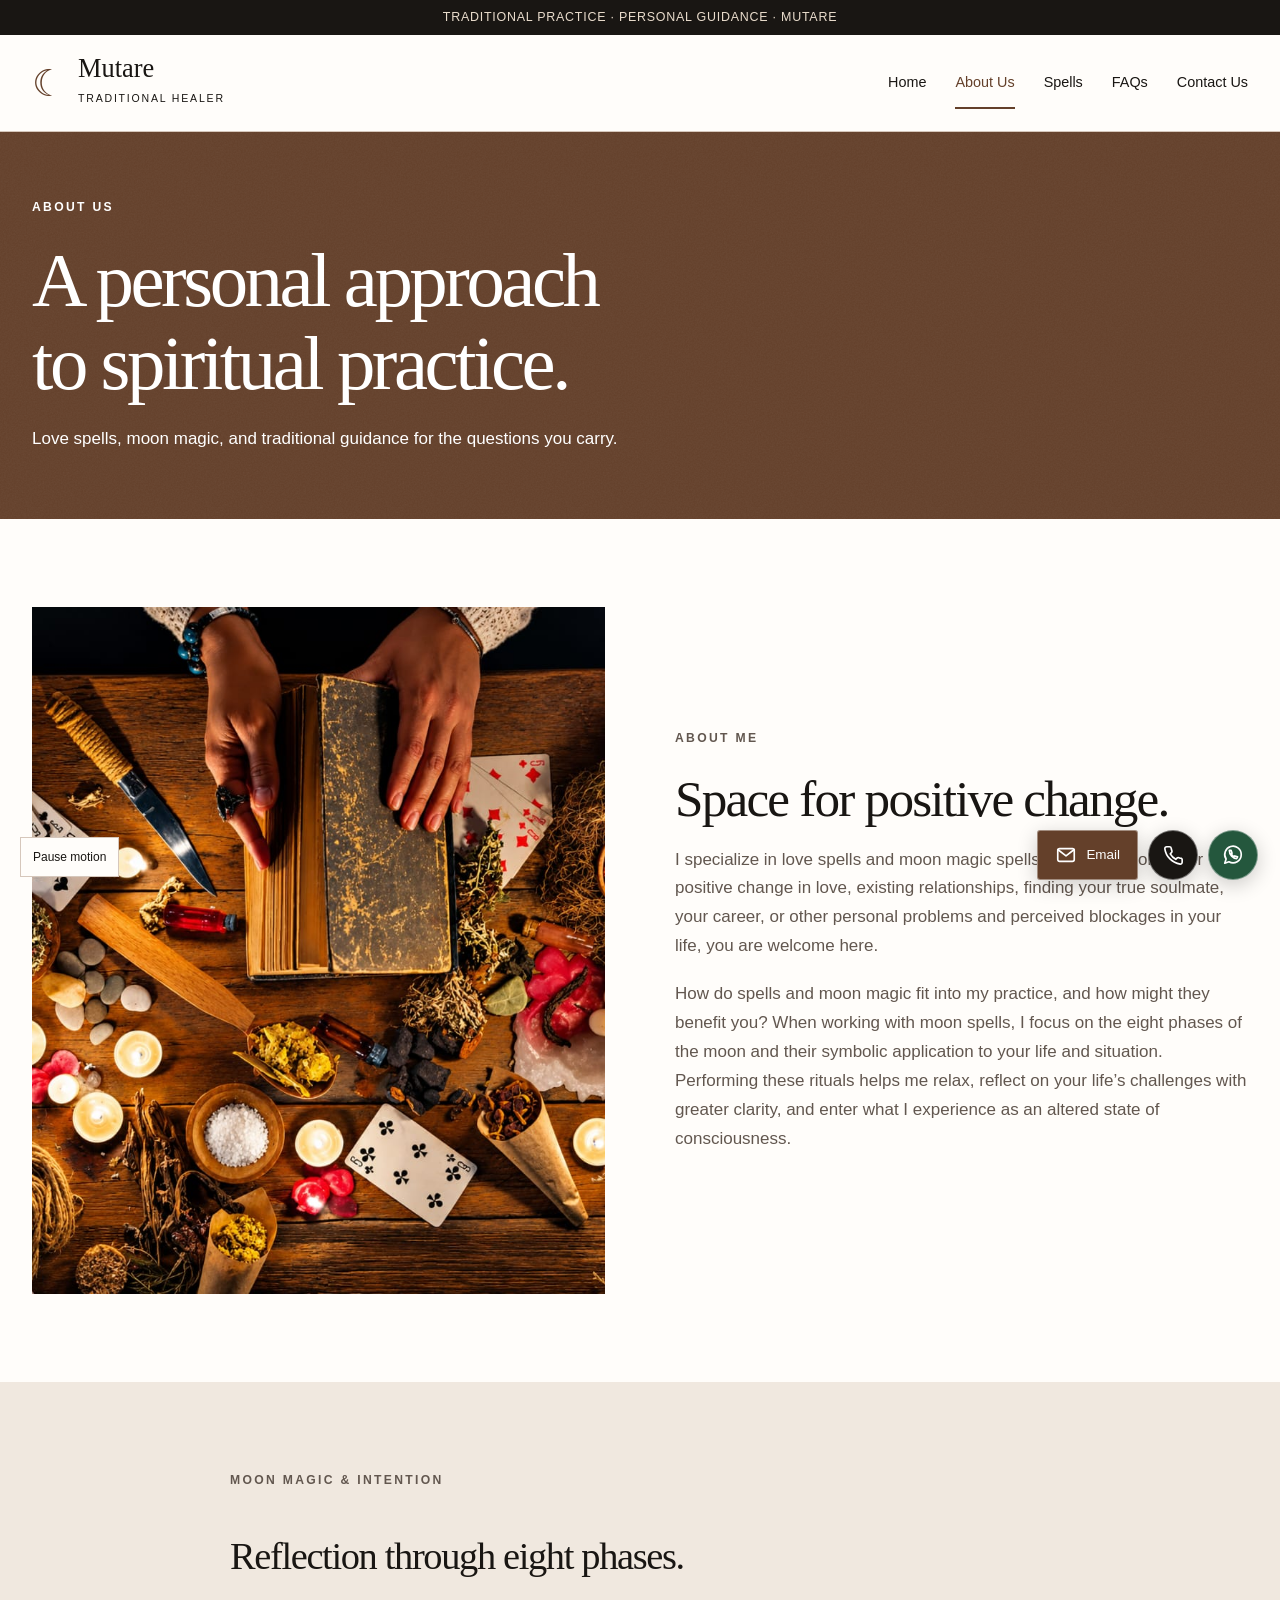
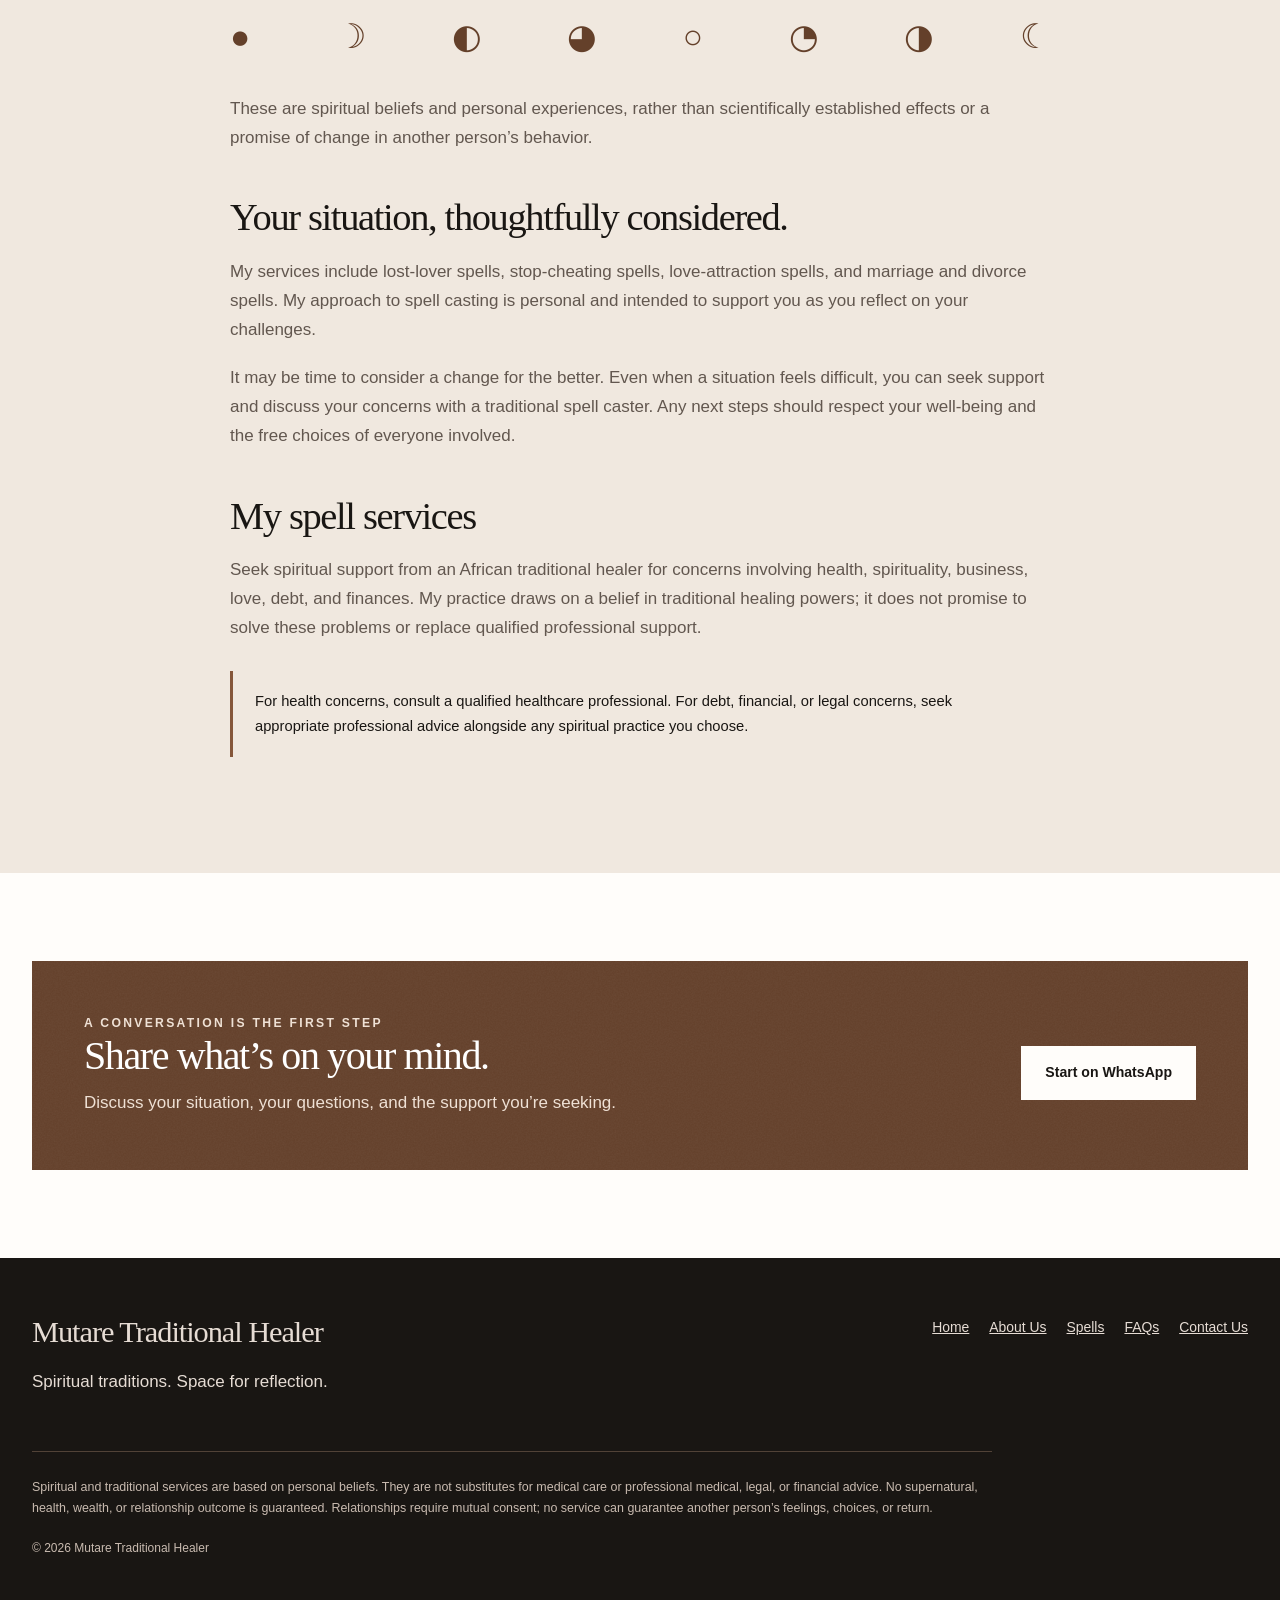
==== about.html @ 8c105fc8 "Add files via upload" ====
<!doctype html><html lang="en"><head><meta charset="utf-8"><meta name="viewport" content="width=device-width, initial-scale=1"><meta name="description" content="Learn about Mutare Traditional Healer and a personal approach to love spells and moon magic."><meta name="theme-color" content="#64402a"><title>About Us | Mutare Traditional Healer</title><link rel="icon" type="image/svg+xml" href="data:image/svg+xml,%3Csvg xmlns='http://www.w3.org/2000/svg' viewBox='0 0 64 64'%3E%3Crect width='64' height='64' rx='10' fill='%2364402a'/%3E%3Cpath d='M43 12a22 22 0 1 0 0 40 23 23 0 0 1 0-40' fill='%23fffdfa'/%3E%3C/svg%3E"><link rel="stylesheet" href="styles.css"><script defer src="script.js"></script><noscript><style>.menu-toggle{display:none}.nav{display:flex;position:static;flex-wrap:wrap}.header-inner{flex-wrap:wrap;padding-block:12px}.motion-toggle{display:none}</style></noscript></head><body><a class="skip" href="#main">Skip to content</a><div class="topline">TRADITIONAL PRACTICE · PERSONAL GUIDANCE · MUTARE</div><header class="site-header"><div class="wrap header-inner"><a class="brand" href="index.html" aria-label="Mutare Traditional Healer home"><span class="brand-mark" aria-hidden="true">☾</span><span><strong>Mutare</strong><small>Traditional Healer</small></span></a><button class="menu-toggle" aria-expanded="false" aria-controls="navigation">Menu</button><nav class="nav" id="navigation" aria-label="Main navigation"><a href="index.html">Home</a><a href="about.html" aria-current="page">About Us</a><a href="spells.html">Spells</a><a href="faqs.html">FAQs</a><a href="contact.html">Contact Us</a></nav></div></header><main id="main"><section class="page-heading texture"><div class="wrap"><p class="eyebrow">About us</p><h1>A personal approach<br>to spiritual practice.</h1><p>Love spells, moon magic, and traditional guidance for the questions you carry.</p></div></section><section class="section"><div class="wrap split"><div data-reveal><img src="assets/love%20spell.jpeg" alt="Ritual imagery representing traditional spiritual practice" loading="lazy" width="1280" height="960"></div><div class="body-copy" data-reveal><p class="eyebrow">About me</p><h2>Space for positive change.</h2><p>I specialize in love spells and moon magic spells. If you are looking for positive change in love, existing relationships, finding your true soulmate, your career, or other personal problems and perceived blockages in your life, you are welcome here.</p><p>How do spells and moon magic fit into my practice, and how might they benefit you? When working with moon spells, I focus on the eight phases of the moon and their symbolic application to your life and situation. Performing these rituals helps me relax, reflect on your life’s challenges with greater clarity, and enter what I experience as an altered state of consciousness.</p></div></div></section><section class="section soft"><div class="wrap prose" data-reveal><p class="eyebrow">Moon magic & intention</p><h2>Reflection through eight phases.</h2><div class="moon-row" aria-label="The eight phases of the moon"><span title="New moon">●</span><span title="Waxing crescent">☽</span><span title="First quarter">◐</span><span title="Waxing gibbous">◕</span><span title="Full moon">○</span><span title="Waning gibbous">◔</span><span title="Last quarter">◑</span><span title="Waning crescent">☾</span></div><p>These are spiritual beliefs and personal experiences, rather than scientifically established effects or a promise of change in another person’s behavior.</p><h2>Your situation, thoughtfully considered.</h2><p>My services include lost-lover spells, stop-cheating spells, love-attraction spells, and marriage and divorce spells. My approach to spell casting is personal and intended to support you as you reflect on your challenges.</p><p>It may be time to consider a change for the better. Even when a situation feels difficult, you can seek support and discuss your concerns with a traditional spell caster. Any next steps should respect your well-being and the free choices of everyone involved.</p><h2>My spell services</h2><p>Seek spiritual support from an African traditional healer for concerns involving health, spirituality, business, love, debt, and finances. My practice draws on a belief in traditional healing powers; it does not promise to solve these problems or replace qualified professional support.</p><div class="note">For health concerns, consult a qualified healthcare professional. For debt, financial, or legal concerns, seek appropriate professional advice alongside any spiritual practice you choose.</div></div></section><section class="section"><div class="wrap callout texture" data-reveal><div><p class="eyebrow">A conversation is the first step</p><h2>Share what’s on your mind.</h2><p>Discuss your situation, your questions, and the support you’re seeking.</p></div><div class="actions"><a class="button light" href="https://wa.me/2639151360">Start on WhatsApp</a></div></div></section></main><footer class="site-footer"><div class="wrap"><div class="footer-top"><div><h2>Mutare Traditional Healer</h2><p>Spiritual traditions. Space for reflection.</p></div><nav class="footer-links" aria-label="Footer navigation"><a href="index.html">Home</a><a href="about.html">About Us</a><a href="spells.html">Spells</a><a href="faqs.html">FAQs</a><a href="contact.html">Contact Us</a></nav></div><p class="disclaimer">Spiritual and traditional services are based on personal beliefs. They are not substitutes for medical care or professional medical, legal, or financial advice. No supernatural, health, wealth, or relationship outcome is guaranteed. Relationships require mutual consent; no service can guarantee another person’s feelings, choices, or return.</p><p class="copyright">© 2026 Mutare Traditional Healer</p></div></footer><button class="motion-toggle" aria-pressed="false">Pause motion</button><div class="contact-dock" role="group" aria-label="Quick contact"><a class="email" href="mailto:mutaredamafalls@gmail.com" aria-label="Email Mutare Traditional Healer"><svg class="icon" viewBox="0 0 24 24" aria-hidden="true"><rect x="3" y="5" width="18" height="14" rx="2"/><path d="m3 6 9 7 9-7"/></svg><span>Email</span></a><a class="phone shake" href="tel:+2639151360" aria-label="Call +263 915 1360"><svg class="icon" viewBox="0 0 24 24" aria-hidden="true"><path d="M22 16.9v3a2 2 0 0 1-2.2 2A19.8 19.8 0 0 1 3.1 5.2 2 2 0 0 1 5.1 3h3a2 2 0 0 1 2 1.7c.1.9.4 1.8.7 2.6a2 2 0 0 1-.5 2.1L9 10.7a16 16 0 0 0 6 6l1.3-1.3a2 2 0 0 1 2.1-.5c.8.3 1.7.6 2.6.7a2 2 0 0 1 1 1.3z"/></svg></a><a class="whatsapp shake" href="https://wa.me/2639151360" aria-label="Chat on WhatsApp"><svg class="icon" viewBox="0 0 24 24" aria-hidden="true"><path d="M21 11.5a9 9 0 0 1-13.4 7.9L3 21l1.5-4.6A9 9 0 1 1 21 11.5z"/><path d="M8 7c0 5 4 9 8 9l1-2-3-1-1 1-3-3 1-1-1-3z"/></svg></a></div></body></html>
---- styles.css ----
@charset "UTF-8";
:root{--ink:#191613;--brown:#64402a;--rust:#85563a;--paper:#fffdfa;--muted:#62574f;--line:#d6c7bb;--gold:#dbaf78}*{box-sizing:border-box}html{scroll-behavior:smooth;scroll-padding-top:110px}body{margin:0;background:var(--paper);color:var(--ink);font:17px/1.7 Arial,sans-serif}a{color:inherit}img{display:block;width:100%;height:auto;object-fit:cover}button{font:inherit}h1,h2,h3,p{margin:0 0 1.2rem}h1,h2,h3{font-family:Georgia,serif;font-weight:400;line-height:1.08}h1{font-size:clamp(3rem,6vw,5.7rem);letter-spacing:-.045em}h2{font-size:clamp(2.2rem,4vw,3.6rem);letter-spacing:-.035em}h3{font-size:1.8rem}.wrap{width:min(1220px,calc(100% - 64px));margin:auto}.eyebrow{text-transform:uppercase;letter-spacing:.19em;font-size:.76rem;font-weight:700;margin-bottom:22px}.topline{background:var(--ink);color:#e9dccc;text-align:center;padding:7px 20px;font-size:.78rem;letter-spacing:.06em}.site-header{position:sticky;top:0;z-index:20;background:rgba(255,253,250,.97);border-bottom:1px solid var(--line)}.header-inner{display:flex;align-items:center;justify-content:space-between;gap:24px;min-height:96px}.brand{text-decoration:none;display:flex;align-items:center;gap:13px}.brand-mark{font-size:37px;color:var(--brown);line-height:1}.brand strong{font-family:Georgia,serif;font-size:1.65rem;font-weight:400;display:block;line-height:1.1}.brand small{font-size:.66rem;letter-spacing:.17em;text-transform:uppercase}.nav{display:flex;gap:29px;align-items:center}.nav a{text-decoration:none;font-size:.9rem;padding:13px 0;border-bottom:2px solid transparent}.nav a:hover,.nav a[aria-current=page]{border-color:var(--brown);color:var(--brown)}.menu-toggle{display:none;background:none;border:1px solid var(--line);padding:8px 14px}.texture{background-color:var(--brown);background-image:url("assets/grain.svg");color:white}.hero{display:grid;grid-template-columns:1fr 1fr;min-height:640px}.hero-copy{padding:75px max(32px,calc((100vw - 1220px)/2)) 70px;padding-right:55px;display:flex;flex-direction:column;justify-content:center}.hero-copy h1 em{font-weight:400;color:#e9bc88}.hero-copy p:not(.eyebrow){color:#f2e6dc;max-width:490px}.hero-media{position:relative;overflow:hidden}.hero-media img{height:100%;position:absolute;inset:0}.image-note{position:absolute;bottom:28px;left:28px;background:#191613dc;color:white;padding:10px 17px;font-size:.77rem;letter-spacing:.06em}.actions{display:flex;flex-wrap:wrap;gap:14px;margin-top:16px}.button{display:inline-flex;align-items:center;justify-content:center;gap:10px;padding:14px 23px;background:var(--brown);border:1px solid var(--brown);color:white;text-decoration:none;font-size:.88rem;font-weight:700;transition:background .2s,transform .2s}.button:hover{background:#3e291c;transform:translateY(-2px)}.button.light{background:var(--paper);border-color:var(--paper);color:var(--ink)}.button.outline{background:transparent;border-color:#b79275;color:white}.button.dark-outline{background:transparent;color:var(--brown)}.intro-band{padding:24px 0;border-bottom:1px solid var(--line)}.intro-band .wrap{display:flex;justify-content:space-between;gap:20px;flex-wrap:wrap}.intro-band span{font-size:.8rem;letter-spacing:.1em;text-transform:uppercase}.section{padding:88px 0}.section-heading{display:flex;justify-content:space-between;align-items:end;gap:40px;margin-bottom:35px}.section-heading h2{max-width:650px;margin-bottom:0}.section-heading p{max-width:345px;color:var(--muted);margin:0}.cards{display:grid;grid-template-columns:repeat(3,1fr);gap:28px}.card{border-bottom:1px solid var(--line);padding-bottom:24px}.card-image{overflow:hidden;display:block;margin-bottom:24px}.card img{aspect-ratio:4/3;transition:transform .6s}.card:hover img{transform:scale(1.035)}.card p{color:var(--muted);font-size:.94rem}.card .number{font-size:.75rem;letter-spacing:.12em;color:var(--brown);margin-bottom:10px}.text-link{font-weight:700;font-size:.86rem;text-underline-offset:6px}.split{display:grid;grid-template-columns:1fr 1fr;align-items:center;gap:70px}.split img{aspect-ratio:5/6}.soft{background:#f0e8df}.body-copy p{color:var(--muted)}.callout{padding:52px;display:flex;justify-content:space-between;gap:35px;align-items:center}.callout h2{font-size:2.5rem;margin-bottom:12px}.callout p{margin:0;color:#efe1d5}.page-heading{padding:65px 0}.page-heading h1{font-size:clamp(3rem,6vw,4.9rem);max-width:850px}.page-heading p:last-child{max-width:720px;margin-bottom:0}.breadcrumb{font-size:.8rem;margin-bottom:25px}.prose{max-width:820px}.prose h2{font-size:2.4rem;margin-top:45px}.prose p{color:var(--muted)}.prose ul{padding-left:22px}.note{border-left:3px solid var(--rust);padding:18px 22px;background:#f0e8df;font-size:.92rem;margin:28px 0}.moon-row{display:flex;justify-content:space-between;gap:12px;margin:30px 0;font-size:2.1rem;color:var(--brown);flex-wrap:wrap}.service-grid{display:grid;grid-template-columns:repeat(2,1fr);gap:32px}.service-grid .card img{aspect-ratio:16/10}.service-grid ul{padding-left:22px;color:var(--muted)}.faq-layout{display:grid;grid-template-columns:1fr 2fr;gap:75px}.faq-layout aside p{color:var(--muted)}details{border-bottom:1px solid var(--line);padding:22px 0}summary{cursor:pointer;font-family:Georgia,serif;font-size:1.35rem;padding-right:24px}details p{margin:18px 0 0;color:var(--muted)}.contact-grid{display:grid;grid-template-columns:repeat(3,1fr);gap:25px}.contact-card{padding:35px 25px;border:1px solid var(--line);overflow-wrap:anywhere}.contact-card>svg{width:35px;height:35px;color:var(--brown);margin-bottom:24px}.contact-card p{color:var(--muted);font-size:.92rem}.contact-card .button{margin-top:10px}.site-footer{background:var(--ink);color:#e6dcd4;padding:58px 0 105px}.footer-top{display:flex;justify-content:space-between;gap:40px;margin-bottom:35px}.footer-top h2{font-size:1.9rem}.footer-links{display:flex;gap:20px;flex-wrap:wrap;font-size:.87rem}.disclaimer{border-top:1px solid #514237;padding-top:25px;font-size:.78rem;color:#c9bbb0;max-width:960px}.copyright{font-size:.75rem;color:#c9bbb0}.contact-dock{position:fixed;bottom:20px;right:22px;display:flex;gap:10px;z-index:30}.contact-dock a{box-shadow:0 5px 20px #0003;text-decoration:none;display:flex;align-items:center;justify-content:center;gap:9px;background:var(--ink);color:white;min-width:50px;min-height:50px;padding:12px;border:1px solid #fff6;border-radius:50%}.contact-dock .email{border-radius:3px;padding:12px 17px;font-size:.84rem;background:var(--brown);animation:dance 6s 1s infinite}.contact-dock .whatsapp{background:#24573d}.icon{width:22px;height:22px;fill:none;stroke:currentColor;stroke-width:1.8;stroke-linecap:round;stroke-linejoin:round}.shake .icon{animation:shake 5s infinite}.phone .icon{animation-delay:1s}.motion-toggle{position:fixed;bottom:23px;left:20px;z-index:30;border:1px solid var(--line);background:var(--paper);color:var(--ink);padding:9px 12px;font-size:.75rem}.skip{position:fixed;top:-100px;left:15px;z-index:99;background:white;padding:12px}.skip:focus{top:10px}:focus-visible{outline:3px solid #b47b3f;outline-offset:5px}.reveal-ready{opacity:0;transform:translateY(24px);transition:opacity .65s ease,transform .65s ease}.reveal-ready.visible{opacity:1;transform:none}@keyframes shake{0%,8%,100%{transform:rotate(0)}2%,6%{transform:rotate(-15deg)}4%{transform:rotate(15deg)}}@keyframes dance{0%,12%,100%{transform:translateY(0) rotate(0)}3%,9%{transform:translateY(-5px) rotate(-3deg)}6%{transform:translateY(-2px) rotate(3deg)}}.motion-off *{animation:none!important;scroll-behavior:auto!important}.motion-off .reveal-ready{opacity:1;transform:none;transition:none}@media(prefers-reduced-motion:reduce){html{scroll-behavior:auto}*,*::before,*::after{animation:none!important;transition:none!important}.reveal-ready{opacity:1;transform:none}}@media(min-width:1600px){.hero-copy{padding-left:max(32px,calc((100vw - 1220px)/2));padding-right:60px}}@media(max-width:900px){.nav{gap:17px}.wrap{width:calc(100% - 40px)}.hero{min-height:570px}.hero-copy{padding:55px 30px}.cards{gap:20px}.split{gap:35px}.contact-grid{grid-template-columns:1fr}.faq-layout{gap:35px}.section{padding:65px 0}}@media(max-width:700px){.header-inner{min-height:80px}.brand strong{font-size:1.4rem}.menu-toggle{display:block}.nav{display:none;position:absolute;top:100%;left:0;right:0;padding:15px 25px;background:var(--paper);border-bottom:1px solid var(--line);flex-direction:column;align-items:stretch;gap:0}.nav.open{display:flex}.hero{grid-template-columns:1fr}.hero-copy{padding:48px 24px}.hero-media{height:330px}.hero h1{font-size:3.4rem}.cards,.service-grid,.split,.faq-layout{grid-template-columns:1fr}.cards{gap:38px}.section-heading{display:block}.section-heading p{margin-top:20px}.intro-band .wrap{gap:10px;justify-content:center}.intro-band span{font-size:.67rem}.section{padding:55px 0}.split img{aspect-ratio:4/3}.callout{padding:30px 24px;display:block}.callout .actions{margin-top:25px}.footer-top{flex-direction:column}.page-heading{padding:48px 0}.page-heading h1{font-size:3.1rem}.contact-dock{right:12px;bottom:13px;gap:7px}.contact-dock a{min-width:44px;min-height:44px;padding:10px}.contact-dock .email{padding:10px 12px}.motion-toggle{left:12px;bottom:17px;font-size:.65rem;padding:7px}.site-footer{padding-bottom:110px}}
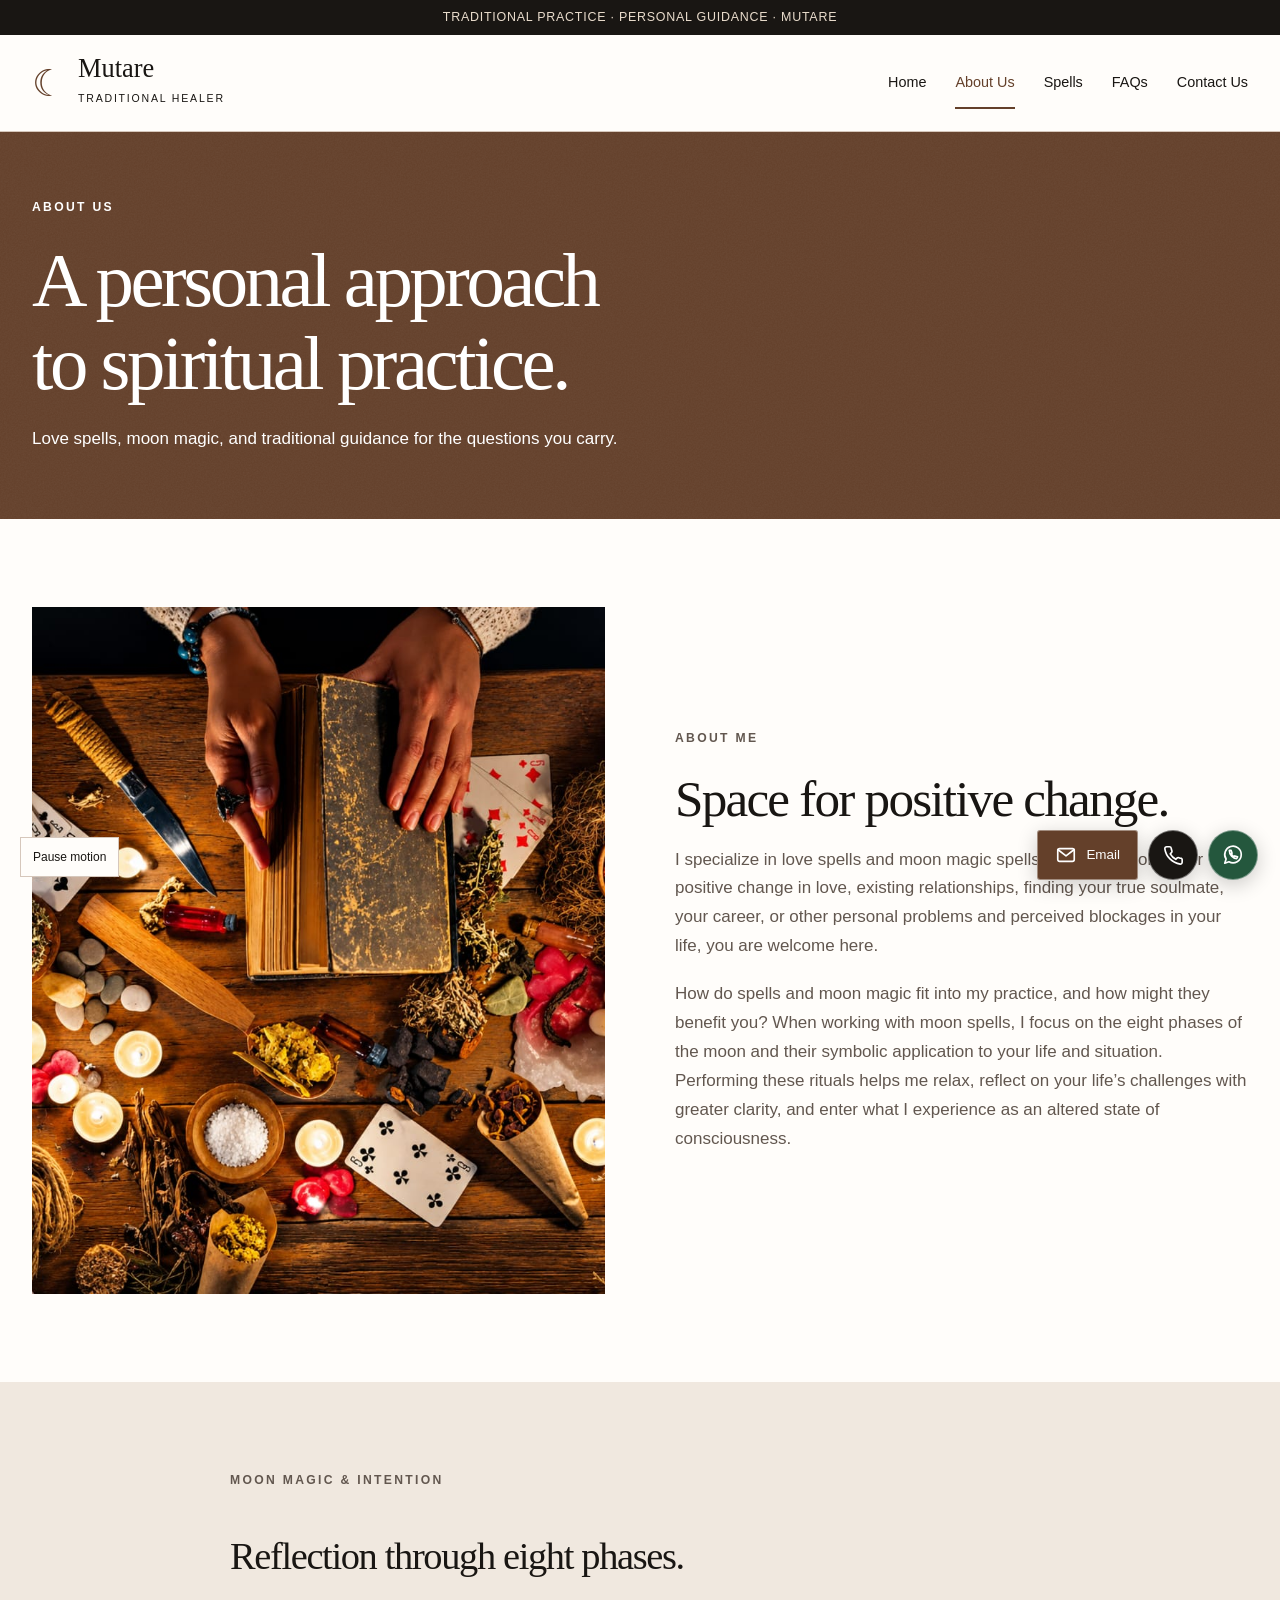
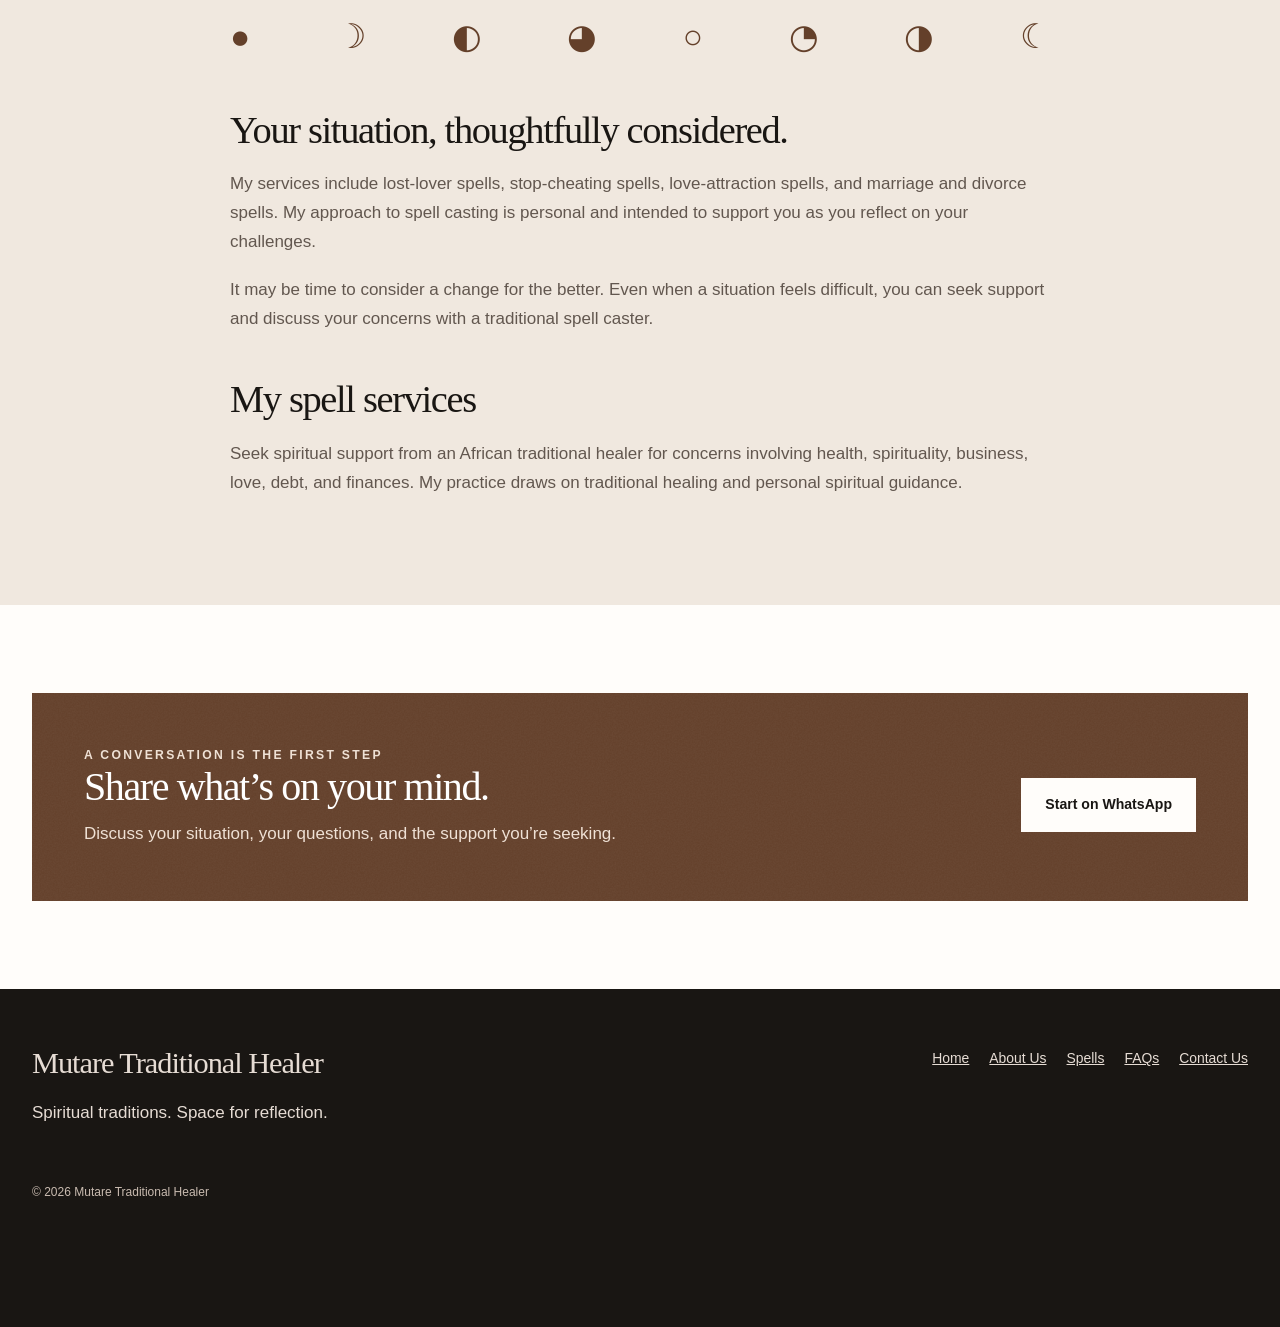
==== commit a68b2cfe: "Add files via upload" ====
--- a/about.html
+++ b/about.html
@@ -1 +1 @@
-<!doctype html><html lang="en"><head><meta charset="utf-8"><meta name="viewport" content="width=device-width, initial-scale=1"><meta name="description" content="Learn about Mutare Traditional Healer and a personal approach to love spells and moon magic."><meta name="theme-color" content="#64402a"><title>About Us | Mutare Traditional Healer</title><link rel="icon" type="image/svg+xml" href="data:image/svg+xml,%3Csvg xmlns='http://www.w3.org/2000/svg' viewBox='0 0 64 64'%3E%3Crect width='64' height='64' rx='10' fill='%2364402a'/%3E%3Cpath d='M43 12a22 22 0 1 0 0 40 23 23 0 0 1 0-40' fill='%23fffdfa'/%3E%3C/svg%3E"><link rel="stylesheet" href="styles.css"><script defer src="script.js"></script><noscript><style>.menu-toggle{display:none}.nav{display:flex;position:static;flex-wrap:wrap}.header-inner{flex-wrap:wrap;padding-block:12px}.motion-toggle{display:none}</style></noscript></head><body><a class="skip" href="#main">Skip to content</a><div class="topline">TRADITIONAL PRACTICE · PERSONAL GUIDANCE · MUTARE</div><header class="site-header"><div class="wrap header-inner"><a class="brand" href="index.html" aria-label="Mutare Traditional Healer home"><span class="brand-mark" aria-hidden="true">☾</span><span><strong>Mutare</strong><small>Traditional Healer</small></span></a><button class="menu-toggle" aria-expanded="false" aria-controls="navigation">Menu</button><nav class="nav" id="navigation" aria-label="Main navigation"><a href="index.html">Home</a><a href="about.html" aria-current="page">About Us</a><a href="spells.html">Spells</a><a href="faqs.html">FAQs</a><a href="contact.html">Contact Us</a></nav></div></header><main id="main"><section class="page-heading texture"><div class="wrap"><p class="eyebrow">About us</p><h1>A personal approach<br>to spiritual practice.</h1><p>Love spells, moon magic, and traditional guidance for the questions you carry.</p></div></section><section class="section"><div class="wrap split"><div data-reveal><img src="assets/love%20spell.jpeg" alt="Ritual imagery representing traditional spiritual practice" loading="lazy" width="1280" height="960"></div><div class="body-copy" data-reveal><p class="eyebrow">About me</p><h2>Space for positive change.</h2><p>I specialize in love spells and moon magic spells. If you are looking for positive change in love, existing relationships, finding your true soulmate, your career, or other personal problems and perceived blockages in your life, you are welcome here.</p><p>How do spells and moon magic fit into my practice, and how might they benefit you? When working with moon spells, I focus on the eight phases of the moon and their symbolic application to your life and situation. Performing these rituals helps me relax, reflect on your life’s challenges with greater clarity, and enter what I experience as an altered state of consciousness.</p></div></div></section><section class="section soft"><div class="wrap prose" data-reveal><p class="eyebrow">Moon magic & intention</p><h2>Reflection through eight phases.</h2><div class="moon-row" aria-label="The eight phases of the moon"><span title="New moon">●</span><span title="Waxing crescent">☽</span><span title="First quarter">◐</span><span title="Waxing gibbous">◕</span><span title="Full moon">○</span><span title="Waning gibbous">◔</span><span title="Last quarter">◑</span><span title="Waning crescent">☾</span></div><p>These are spiritual beliefs and personal experiences, rather than scientifically established effects or a promise of change in another person’s behavior.</p><h2>Your situation, thoughtfully considered.</h2><p>My services include lost-lover spells, stop-cheating spells, love-attraction spells, and marriage and divorce spells. My approach to spell casting is personal and intended to support you as you reflect on your challenges.</p><p>It may be time to consider a change for the better. Even when a situation feels difficult, you can seek support and discuss your concerns with a traditional spell caster. Any next steps should respect your well-being and the free choices of everyone involved.</p><h2>My spell services</h2><p>Seek spiritual support from an African traditional healer for concerns involving health, spirituality, business, love, debt, and finances. My practice draws on a belief in traditional healing powers; it does not promise to solve these problems or replace qualified professional support.</p><div class="note">For health concerns, consult a qualified healthcare professional. For debt, financial, or legal concerns, seek appropriate professional advice alongside any spiritual practice you choose.</div></div></section><section class="section"><div class="wrap callout texture" data-reveal><div><p class="eyebrow">A conversation is the first step</p><h2>Share what’s on your mind.</h2><p>Discuss your situation, your questions, and the support you’re seeking.</p></div><div class="actions"><a class="button light" href="https://wa.me/2639151360">Start on WhatsApp</a></div></div></section></main><footer class="site-footer"><div class="wrap"><div class="footer-top"><div><h2>Mutare Traditional Healer</h2><p>Spiritual traditions. Space for reflection.</p></div><nav class="footer-links" aria-label="Footer navigation"><a href="index.html">Home</a><a href="about.html">About Us</a><a href="spells.html">Spells</a><a href="faqs.html">FAQs</a><a href="contact.html">Contact Us</a></nav></div><p class="disclaimer">Spiritual and traditional services are based on personal beliefs. They are not substitutes for medical care or professional medical, legal, or financial advice. No supernatural, health, wealth, or relationship outcome is guaranteed. Relationships require mutual consent; no service can guarantee another person’s feelings, choices, or return.</p><p class="copyright">© 2026 Mutare Traditional Healer</p></div></footer><button class="motion-toggle" aria-pressed="false">Pause motion</button><div class="contact-dock" role="group" aria-label="Quick contact"><a class="email" href="mailto:mutaredamafalls@gmail.com" aria-label="Email Mutare Traditional Healer"><svg class="icon" viewBox="0 0 24 24" aria-hidden="true"><rect x="3" y="5" width="18" height="14" rx="2"/><path d="m3 6 9 7 9-7"/></svg><span>Email</span></a><a class="phone shake" href="tel:+2639151360" aria-label="Call +263 915 1360"><svg class="icon" viewBox="0 0 24 24" aria-hidden="true"><path d="M22 16.9v3a2 2 0 0 1-2.2 2A19.8 19.8 0 0 1 3.1 5.2 2 2 0 0 1 5.1 3h3a2 2 0 0 1 2 1.7c.1.9.4 1.8.7 2.6a2 2 0 0 1-.5 2.1L9 10.7a16 16 0 0 0 6 6l1.3-1.3a2 2 0 0 1 2.1-.5c.8.3 1.7.6 2.6.7a2 2 0 0 1 1 1.3z"/></svg></a><a class="whatsapp shake" href="https://wa.me/2639151360" aria-label="Chat on WhatsApp"><svg class="icon" viewBox="0 0 24 24" aria-hidden="true"><path d="M21 11.5a9 9 0 0 1-13.4 7.9L3 21l1.5-4.6A9 9 0 1 1 21 11.5z"/><path d="M8 7c0 5 4 9 8 9l1-2-3-1-1 1-3-3 1-1-1-3z"/></svg></a></div></body></html>+<!doctype html><html lang="en"><head><meta charset="utf-8"><meta name="viewport" content="width=device-width, initial-scale=1"><meta name="description" content="Learn about Mutare Traditional Healer and a personal approach to love spells and moon magic."><meta name="theme-color" content="#64402a"><title>About Us | Mutare Traditional Healer</title><link rel="icon" type="image/svg+xml" href="data:image/svg+xml,%3Csvg xmlns='http://www.w3.org/2000/svg' viewBox='0 0 64 64'%3E%3Crect width='64' height='64' rx='10' fill='%2364402a'/%3E%3Cpath d='M43 12a22 22 0 1 0 0 40 23 23 0 0 1 0-40' fill='%23fffdfa'/%3E%3C/svg%3E"><link rel="stylesheet" href="styles.css"><script defer src="script.js"></script><noscript><style>.menu-toggle{display:none}.nav{display:flex;position:static;flex-wrap:wrap}.header-inner{flex-wrap:wrap;padding-block:12px}.motion-toggle{display:none}</style></noscript></head><body><a class="skip" href="#main">Skip to content</a><div class="topline">TRADITIONAL PRACTICE · PERSONAL GUIDANCE · MUTARE</div><header class="site-header"><div class="wrap header-inner"><a class="brand" href="index.html" aria-label="Mutare Traditional Healer home"><span class="brand-mark" aria-hidden="true">☾</span><span><strong>Mutare</strong><small>Traditional Healer</small></span></a><button class="menu-toggle" aria-expanded="false" aria-controls="navigation">Menu</button><nav class="nav" id="navigation" aria-label="Main navigation"><a href="index.html">Home</a><a href="about.html" aria-current="page">About Us</a><a href="spells.html">Spells</a><a href="faqs.html">FAQs</a><a href="contact.html">Contact Us</a></nav></div></header><main id="main"><section class="page-heading texture"><div class="wrap"><p class="eyebrow">About us</p><h1>A personal approach<br>to spiritual practice.</h1><p>Love spells, moon magic, and traditional guidance for the questions you carry.</p></div></section><section class="section"><div class="wrap split"><div data-reveal><img src="assets/love%20spell.jpeg" alt="Ritual imagery representing traditional spiritual practice" loading="lazy" width="1280" height="960"></div><div class="body-copy" data-reveal><p class="eyebrow">About me</p><h2>Space for positive change.</h2><p>I specialize in love spells and moon magic spells. If you are looking for positive change in love, existing relationships, finding your true soulmate, your career, or other personal problems and perceived blockages in your life, you are welcome here.</p><p>How do spells and moon magic fit into my practice, and how might they benefit you? When working with moon spells, I focus on the eight phases of the moon and their symbolic application to your life and situation. Performing these rituals helps me relax, reflect on your life’s challenges with greater clarity, and enter what I experience as an altered state of consciousness.</p></div></div></section><section class="section soft"><div class="wrap prose" data-reveal><p class="eyebrow">Moon magic & intention</p><h2>Reflection through eight phases.</h2><div class="moon-row" aria-label="The eight phases of the moon"><span title="New moon">●</span><span title="Waxing crescent">☽</span><span title="First quarter">◐</span><span title="Waxing gibbous">◕</span><span title="Full moon">○</span><span title="Waning gibbous">◔</span><span title="Last quarter">◑</span><span title="Waning crescent">☾</span></div><h2>Your situation, thoughtfully considered.</h2><p>My services include lost-lover spells, stop-cheating spells, love-attraction spells, and marriage and divorce spells. My approach to spell casting is personal and intended to support you as you reflect on your challenges.</p><p>It may be time to consider a change for the better. Even when a situation feels difficult, you can seek support and discuss your concerns with a traditional spell caster.</p><h2>My spell services</h2><p>Seek spiritual support from an African traditional healer for concerns involving health, spirituality, business, love, debt, and finances. My practice draws on traditional healing and personal spiritual guidance.</p></div></section><section class="section"><div class="wrap callout texture" data-reveal><div><p class="eyebrow">A conversation is the first step</p><h2>Share what’s on your mind.</h2><p>Discuss your situation, your questions, and the support you’re seeking.</p></div><div class="actions"><a class="button light" href="https://wa.me/2639151360">Start on WhatsApp</a></div></div></section></main><footer class="site-footer"><div class="wrap"><div class="footer-top"><div><h2>Mutare Traditional Healer</h2><p>Spiritual traditions. Space for reflection.</p></div><nav class="footer-links" aria-label="Footer navigation"><a href="index.html">Home</a><a href="about.html">About Us</a><a href="spells.html">Spells</a><a href="faqs.html">FAQs</a><a href="contact.html">Contact Us</a></nav></div><p class="copyright">© 2026 Mutare Traditional Healer</p></div></footer><button class="motion-toggle" aria-pressed="false">Pause motion</button><div class="contact-dock" role="group" aria-label="Quick contact"><a class="email" href="mailto:mutaredamafalls@gmail.com" aria-label="Email Mutare Traditional Healer"><svg class="icon" viewBox="0 0 24 24" aria-hidden="true"><rect x="3" y="5" width="18" height="14" rx="2"/><path d="m3 6 9 7 9-7"/></svg><span>Email</span></a><a class="phone shake" href="tel:+2639151360" aria-label="Call +263 915 1360"><svg class="icon" viewBox="0 0 24 24" aria-hidden="true"><path d="M22 16.9v3a2 2 0 0 1-2.2 2A19.8 19.8 0 0 1 3.1 5.2 2 2 0 0 1 5.1 3h3a2 2 0 0 1 2 1.7c.1.9.4 1.8.7 2.6a2 2 0 0 1-.5 2.1L9 10.7a16 16 0 0 0 6 6l1.3-1.3a2 2 0 0 1 2.1-.5c.8.3 1.7.6 2.6.7a2 2 0 0 1 1 1.3z"/></svg></a><a class="whatsapp shake" href="https://wa.me/2639151360" aria-label="Chat on WhatsApp"><svg class="icon" viewBox="0 0 24 24" aria-hidden="true"><path d="M21 11.5a9 9 0 0 1-13.4 7.9L3 21l1.5-4.6A9 9 0 1 1 21 11.5z"/><path d="M8 7c0 5 4 9 8 9l1-2-3-1-1 1-3-3 1-1-1-3z"/></svg></a></div></body></html>
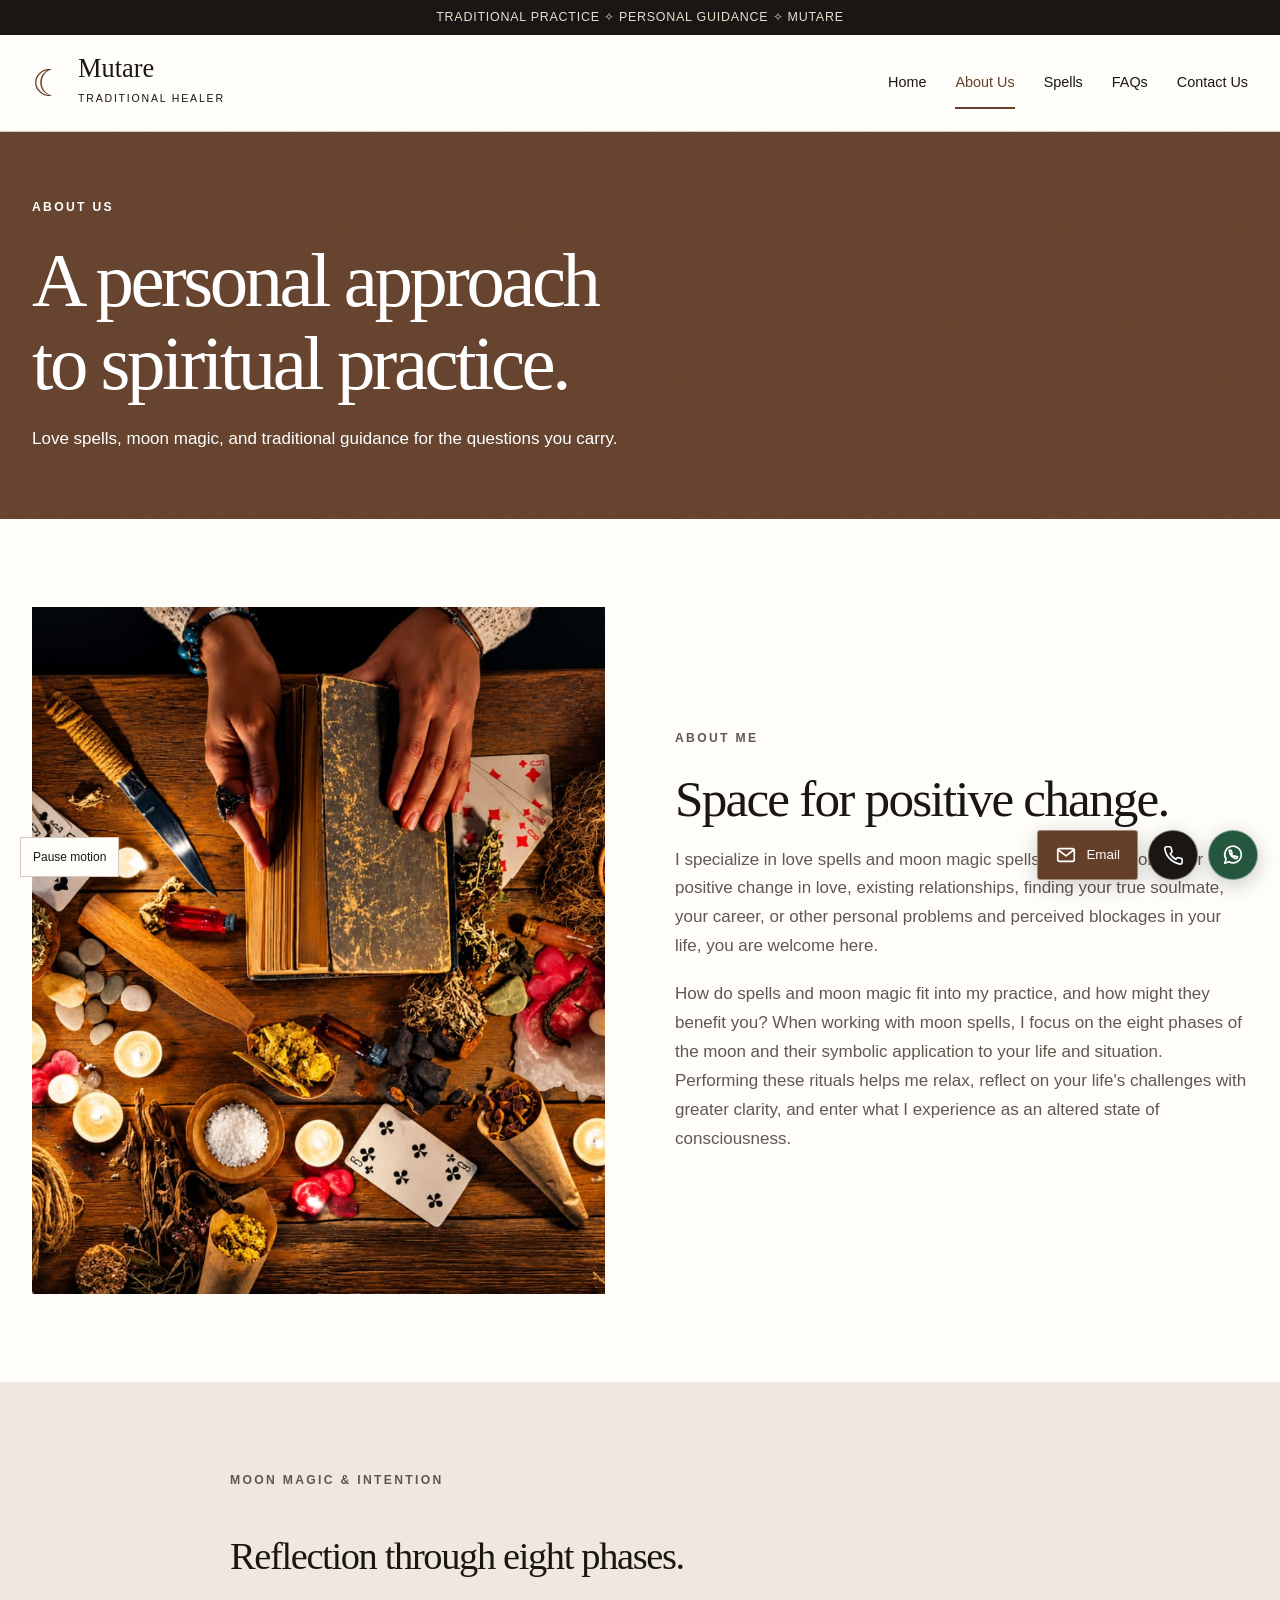
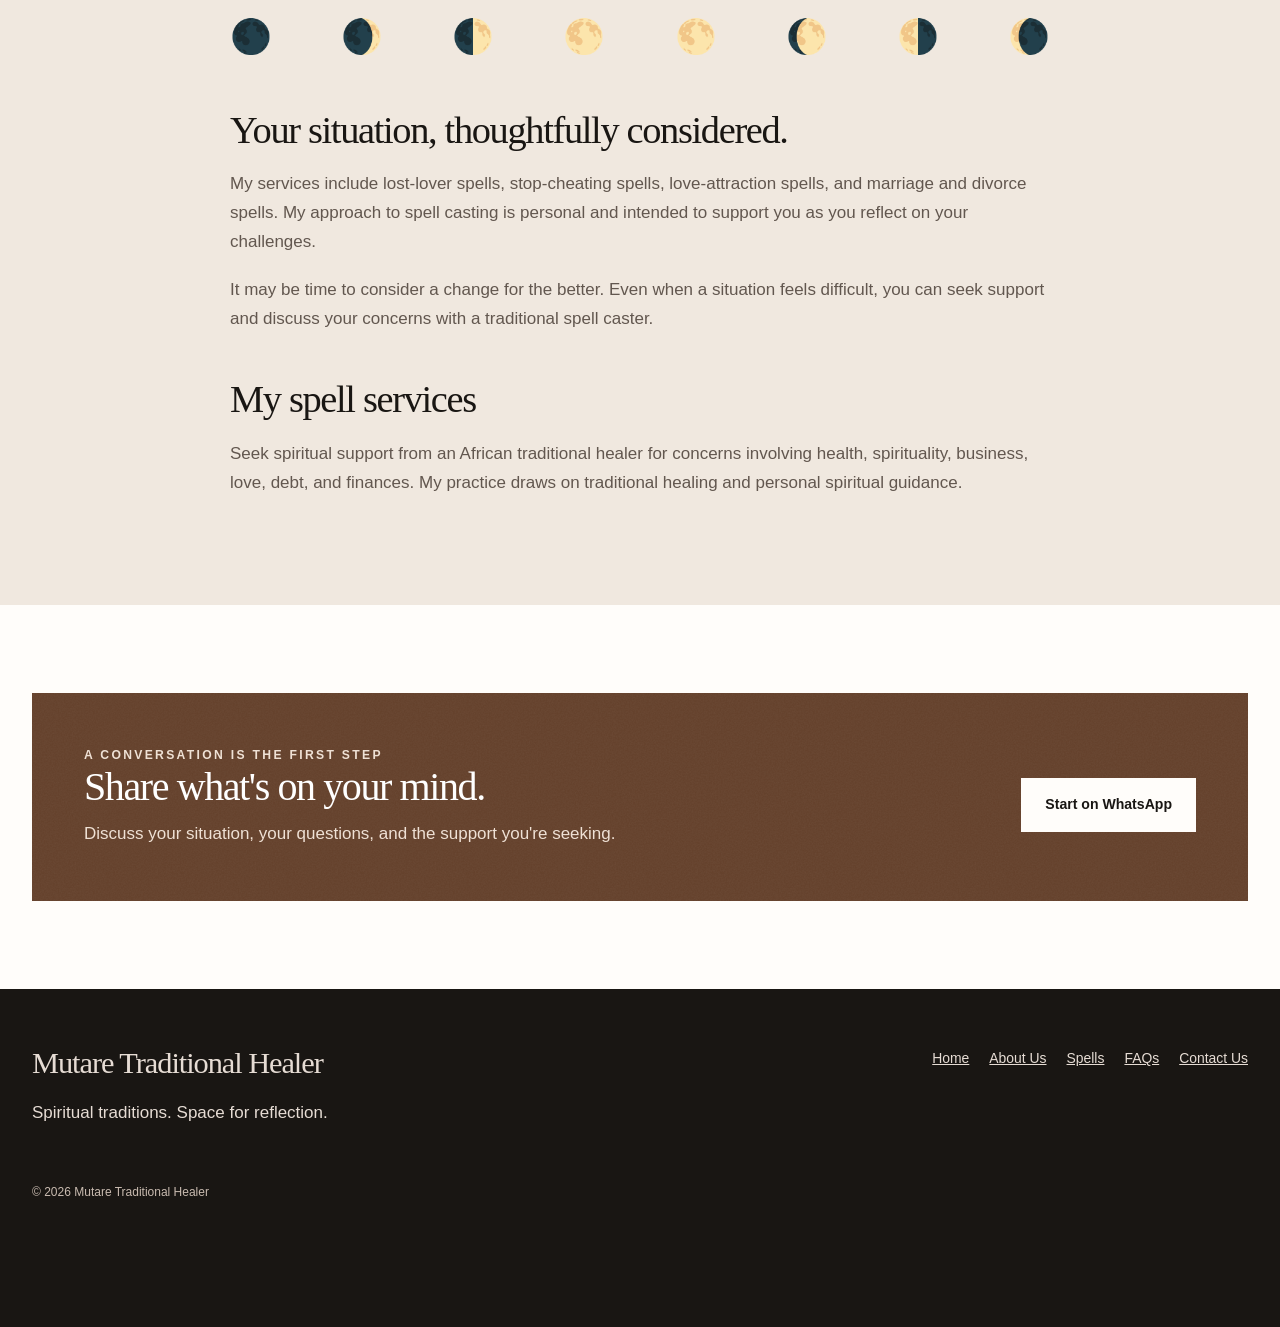
==== commit d75ea5a4: "Update contact phone number to +263785356774 on all pages" ====
--- a/about.html
+++ b/about.html
@@ -1 +1 @@
-<!doctype html><html lang="en"><head><meta charset="utf-8"><meta name="viewport" content="width=device-width, initial-scale=1"><meta name="description" content="Learn about Mutare Traditional Healer and a personal approach to love spells and moon magic."><meta name="theme-color" content="#64402a"><title>About Us | Mutare Traditional Healer</title><link rel="icon" type="image/svg+xml" href="data:image/svg+xml,%3Csvg xmlns='http://www.w3.org/2000/svg' viewBox='0 0 64 64'%3E%3Crect width='64' height='64' rx='10' fill='%2364402a'/%3E%3Cpath d='M43 12a22 22 0 1 0 0 40 23 23 0 0 1 0-40' fill='%23fffdfa'/%3E%3C/svg%3E"><link rel="stylesheet" href="styles.css"><script defer src="script.js"></script><noscript><style>.menu-toggle{display:none}.nav{display:flex;position:static;flex-wrap:wrap}.header-inner{flex-wrap:wrap;padding-block:12px}.motion-toggle{display:none}</style></noscript></head><body><a class="skip" href="#main">Skip to content</a><div class="topline">TRADITIONAL PRACTICE · PERSONAL GUIDANCE · MUTARE</div><header class="site-header"><div class="wrap header-inner"><a class="brand" href="index.html" aria-label="Mutare Traditional Healer home"><span class="brand-mark" aria-hidden="true">☾</span><span><strong>Mutare</strong><small>Traditional Healer</small></span></a><button class="menu-toggle" aria-expanded="false" aria-controls="navigation">Menu</button><nav class="nav" id="navigation" aria-label="Main navigation"><a href="index.html">Home</a><a href="about.html" aria-current="page">About Us</a><a href="spells.html">Spells</a><a href="faqs.html">FAQs</a><a href="contact.html">Contact Us</a></nav></div></header><main id="main"><section class="page-heading texture"><div class="wrap"><p class="eyebrow">About us</p><h1>A personal approach<br>to spiritual practice.</h1><p>Love spells, moon magic, and traditional guidance for the questions you carry.</p></div></section><section class="section"><div class="wrap split"><div data-reveal><img src="assets/love%20spell.jpeg" alt="Ritual imagery representing traditional spiritual practice" loading="lazy" width="1280" height="960"></div><div class="body-copy" data-reveal><p class="eyebrow">About me</p><h2>Space for positive change.</h2><p>I specialize in love spells and moon magic spells. If you are looking for positive change in love, existing relationships, finding your true soulmate, your career, or other personal problems and perceived blockages in your life, you are welcome here.</p><p>How do spells and moon magic fit into my practice, and how might they benefit you? When working with moon spells, I focus on the eight phases of the moon and their symbolic application to your life and situation. Performing these rituals helps me relax, reflect on your life’s challenges with greater clarity, and enter what I experience as an altered state of consciousness.</p></div></div></section><section class="section soft"><div class="wrap prose" data-reveal><p class="eyebrow">Moon magic & intention</p><h2>Reflection through eight phases.</h2><div class="moon-row" aria-label="The eight phases of the moon"><span title="New moon">●</span><span title="Waxing crescent">☽</span><span title="First quarter">◐</span><span title="Waxing gibbous">◕</span><span title="Full moon">○</span><span title="Waning gibbous">◔</span><span title="Last quarter">◑</span><span title="Waning crescent">☾</span></div><h2>Your situation, thoughtfully considered.</h2><p>My services include lost-lover spells, stop-cheating spells, love-attraction spells, and marriage and divorce spells. My approach to spell casting is personal and intended to support you as you reflect on your challenges.</p><p>It may be time to consider a change for the better. Even when a situation feels difficult, you can seek support and discuss your concerns with a traditional spell caster.</p><h2>My spell services</h2><p>Seek spiritual support from an African traditional healer for concerns involving health, spirituality, business, love, debt, and finances. My practice draws on traditional healing and personal spiritual guidance.</p></div></section><section class="section"><div class="wrap callout texture" data-reveal><div><p class="eyebrow">A conversation is the first step</p><h2>Share what’s on your mind.</h2><p>Discuss your situation, your questions, and the support you’re seeking.</p></div><div class="actions"><a class="button light" href="https://wa.me/2639151360">Start on WhatsApp</a></div></div></section></main><footer class="site-footer"><div class="wrap"><div class="footer-top"><div><h2>Mutare Traditional Healer</h2><p>Spiritual traditions. Space for reflection.</p></div><nav class="footer-links" aria-label="Footer navigation"><a href="index.html">Home</a><a href="about.html">About Us</a><a href="spells.html">Spells</a><a href="faqs.html">FAQs</a><a href="contact.html">Contact Us</a></nav></div><p class="copyright">© 2026 Mutare Traditional Healer</p></div></footer><button class="motion-toggle" aria-pressed="false">Pause motion</button><div class="contact-dock" role="group" aria-label="Quick contact"><a class="email" href="mailto:mutaredamafalls@gmail.com" aria-label="Email Mutare Traditional Healer"><svg class="icon" viewBox="0 0 24 24" aria-hidden="true"><rect x="3" y="5" width="18" height="14" rx="2"/><path d="m3 6 9 7 9-7"/></svg><span>Email</span></a><a class="phone shake" href="tel:+2639151360" aria-label="Call +263 915 1360"><svg class="icon" viewBox="0 0 24 24" aria-hidden="true"><path d="M22 16.9v3a2 2 0 0 1-2.2 2A19.8 19.8 0 0 1 3.1 5.2 2 2 0 0 1 5.1 3h3a2 2 0 0 1 2 1.7c.1.9.4 1.8.7 2.6a2 2 0 0 1-.5 2.1L9 10.7a16 16 0 0 0 6 6l1.3-1.3a2 2 0 0 1 2.1-.5c.8.3 1.7.6 2.6.7a2 2 0 0 1 1 1.3z"/></svg></a><a class="whatsapp shake" href="https://wa.me/2639151360" aria-label="Chat on WhatsApp"><svg class="icon" viewBox="0 0 24 24" aria-hidden="true"><path d="M21 11.5a9 9 0 0 1-13.4 7.9L3 21l1.5-4.6A9 9 0 1 1 21 11.5z"/><path d="M8 7c0 5 4 9 8 9l1-2-3-1-1 1-3-3 1-1-1-3z"/></svg></a></div></body></html>+<!doctype html><html lang="en"><head><meta charset="utf-8"><meta name="viewport" content="width=device-width, initial-scale=1"><meta name="description" content="Learn about Mutare Traditional Healer and a personal approach to love spells and moon magic."><meta name="theme-color" content="#64402a"><title>About Us | Mutare Traditional Healer</title><link rel="icon" type="image/svg+xml" href="data:image/svg+xml,%3Csvg xmlns='http://www.w3.org/2000/svg' viewBox='0 0 64 64'%3E%3Crect width='64' height='64' rx='10' fill='%2364402a'/%3E%3Cpath d='M43 12a22 22 0 1 0 0 40 23 23 0 0 1 0-40' fill='%23fffdf a'/%3E%3C/svg%3E"><link rel="stylesheet" href="styles.css"><script defer src="script.js"></script><noscript><style>.menu-toggle{display:none}.nav{display:flex;position:static;flex-wrap:wrap}.header-inner{flex-wrap:wrap;padding-block:12px}.motion-toggle{display:none}</style></noscript></head><body><a class="skip" href="#main">Skip to content</a><div class="topline">TRADITIONAL PRACTICE ✧ PERSONAL GUIDANCE ✧ MUTARE</div><header class="site-header"><div class="wrap header-inner"><a class="brand" href="index.html" aria-label="Mutare Traditional Healer home"><span class="brand-mark" aria-hidden="true">☾</span><span><strong>Mutare</strong><small>Traditional Healer</small></span></a><button class="menu-toggle" aria-expanded="false" aria-controls="navigation">Menu</button><nav class="nav" id="navigation" aria-label="Main navigation"><a href="index.html">Home</a><a href="about.html" aria-current="page">About Us</a><a href="spells.html">Spells</a><a href="faqs.html">FAQs</a><a href="contact.html">Contact Us</a></nav></div></header><main id="main"><section class="page-heading texture"><div class="wrap"><p class="eyebrow">About us</p><h1>A personal approach<br>to spiritual practice.</h1><p>Love spells, moon magic, and traditional guidance for the questions you carry.</p></div></section><section class="section"><div class="wrap split"><div data-reveal><img src="assets/love%20spell.jpeg" alt="Ritual imagery representing traditional spiritual practice" loading="lazy" width="1280" height="960"></div><div class="body-copy" data-reveal><p class="eyebrow">About me</p><h2>Space for positive change.</h2><p>I specialize in love spells and moon magic spells. If you are looking for positive change in love, existing relationships, finding your true soulmate, your career, or other personal problems and perceived blockages in your life, you are welcome here.</p><p>How do spells and moon magic fit into my practice, and how might they benefit you? When working with moon spells, I focus on the eight phases of the moon and their symbolic application to your life and situation. Performing these rituals helps me relax, reflect on your life's challenges with greater clarity, and enter what I experience as an altered state of consciousness.</p></div></div></section><section class="section soft"><div class="wrap prose" data-reveal><p class="eyebrow">Moon magic & intention</p><h2>Reflection through eight phases.</h2><div class="moon-row" aria-label="The eight phases of the moon"><span title="New moon">🌑</span><span title="Waxing crescent">🌒</span><span title="First quarter">🌓</span><span title="Waxing gibbous">🌕</span><span title="Full moon">🌕</span><span title="Waning gibbous">🌔</span><span title="Last quarter">🌗</span><span title="Waning crescent">🌘</span></div><h2>Your situation, thoughtfully considered.</h2><p>My services include lost-lover spells, stop-cheating spells, love-attraction spells, and marriage and divorce spells. My approach to spell casting is personal and intended to support you as you reflect on your challenges.</p><p>It may be time to consider a change for the better. Even when a situation feels difficult, you can seek support and discuss your concerns with a traditional spell caster.</p><h2>My spell services</h2><p>Seek spiritual support from an African traditional healer for concerns involving health, spirituality, business, love, debt, and finances. My practice draws on traditional healing and personal spiritual guidance.</p></div></section><section class="section"><div class="wrap callout texture" data-reveal><div><p class="eyebrow">A conversation is the first step</p><h2>Share what's on your mind.</h2><p>Discuss your situation, your questions, and the support you're seeking.</p></div><div class="actions"><a class="button light" href="https://wa.me/263785356774">Start on WhatsApp</a></div></div></section></main><footer class="site-footer"><div class="wrap"><div class="footer-top"><div><h2>Mutare Traditional Healer</h2><p>Spiritual traditions. Space for reflection.</p></div><nav class="footer-links" aria-label="Footer navigation"><a href="index.html">Home</a><a href="about.html">About Us</a><a href="spells.html">Spells</a><a href="faqs.html">FAQs</a><a href="contact.html">Contact Us</a></nav></div><p class="copyright">© 2026 Mutare Traditional Healer</p></div></footer><button class="motion-toggle" aria-pressed="false">Pause motion</button><div class="contact-dock" role="group" aria-label="Quick contact"><a class="email" href="mailto:mutaredamafalls@gmail.com" aria-label="Email Mutare Traditional Healer"><svg class="icon" viewBox="0 0 24 24" aria-hidden="true"><rect x="3" y="5" width="18" height="14" rx="2"/><path d="m3 6 9 7 9-7"/></svg><span>Email</span></a><a class="phone shake" href="tel:+263785356774" aria-label="Call +263785356774"><svg class="icon" viewBox="0 0 24 24" aria-hidden="true"><path d="M22 16.9v3a2 2 0 0 1-2.2 2A19.8 19.8 0 0 1 3.1 5.2 2 2 0 0 1 5.1 3h3a2 2 0 0 1 2 1.7c.1.9.4 1.8.7 2.6a2 2 0 0 1-.5 2.1L9 10.7a16 16 0 0 0 6 6l1.3-1.3a2 2 0 0 1 2.1-.5c.8.3 1.7.6 2.6.7a2 2 0 0 1 1 1.3z"/></svg></a><a class="whatsapp shake" href="https://wa.me/263785356774" aria-label="Chat on WhatsApp"><svg class="icon" viewBox="0 0 24 24" aria-hidden="true"><path d="M21 11.5a9 9 0 0 1-13.4 7.9L3 21l1.5-4.6A9 9 0 1 1 21 11.5z"/><path d="M8 7c0 5 4 9 8 9l1-2-3-1-1 1-3-3 1-1-1-3z"/></svg></a></div></body></html>
